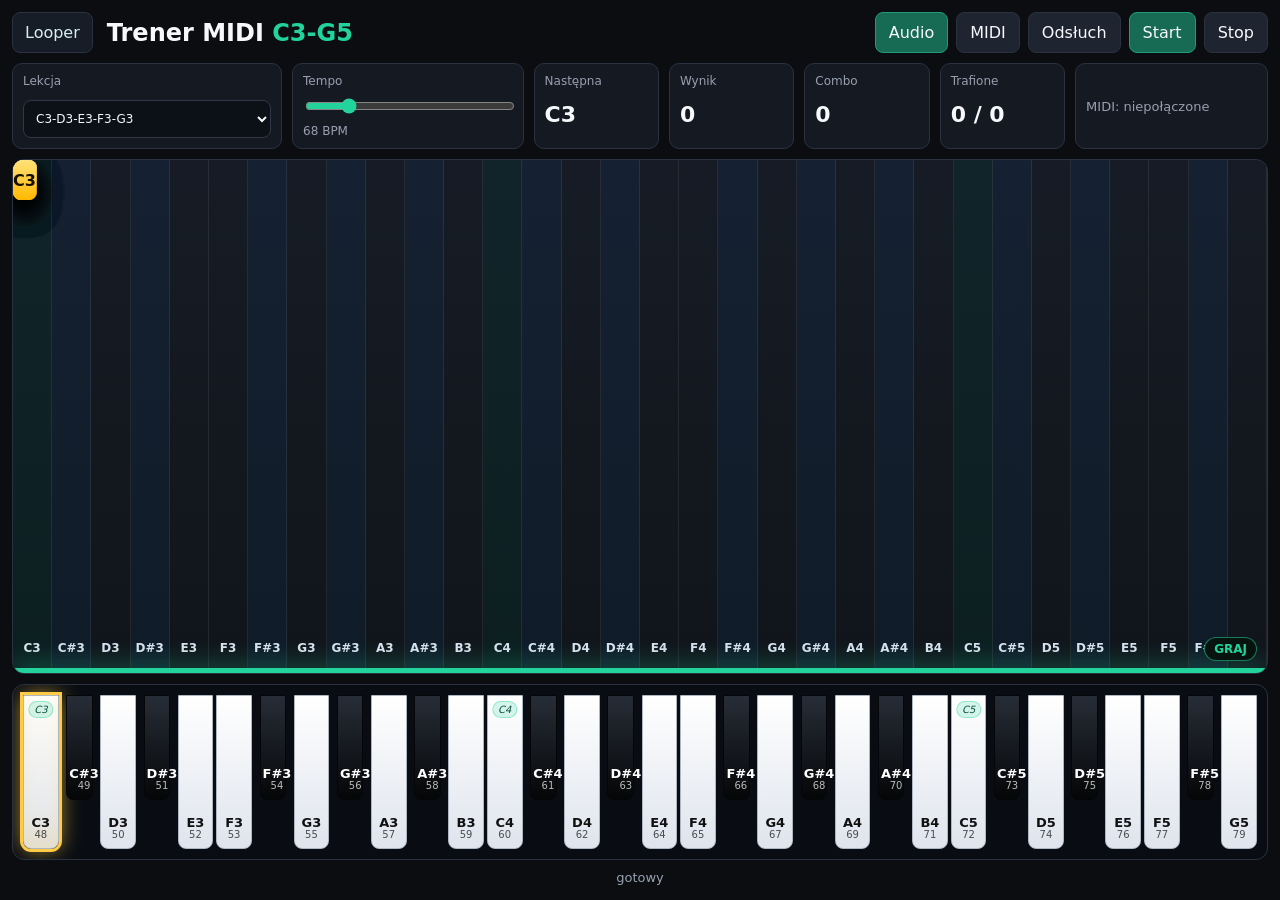
==== trainer.html @ 7ca0d78d "Add standalone MIDI trainer page" ====
<!doctype html>
<html lang="pl">
<head>
  <meta charset="utf-8">
  <meta name="viewport" content="width=device-width,initial-scale=1">
  <title>MIDI Trainer C3-G5</title>
  <link rel="icon" href="data:,">
  <link rel="stylesheet" href="assets/trainer.css">
</head>
<body>
  <main class="trainer-app">
    <header class="trainer-top">
      <a href="index.html" class="back-link">Looper</a>
      <h1>Trener MIDI <span>C3-G5</span></h1>
      <div class="top-actions">
        <button id="audioBtn" class="primary">Audio</button>
        <button id="midiBtn">MIDI</button>
        <button id="previewBtn">Odsłuch</button>
        <button id="startBtn" class="primary">Start</button>
        <button id="stopBtn">Stop</button>
      </div>
    </header>

    <section class="trainer-controls">
      <label>Lekcja
        <select id="lessonSelect"></select>
      </label>
      <label>Tempo
        <input id="tempoInput" type="range" min="50" max="150" value="76" step="1">
        <span id="tempoLabel">76 BPM</span>
      </label>
      <div class="stat"><span>Następna</span><b id="nextNote">--</b></div>
      <div class="stat"><span>Wynik</span><b id="score">0</b></div>
      <div class="stat"><span>Combo</span><b id="combo">0</b></div>
      <div class="stat"><span>Trafione</span><b id="hits">0 / 0</b></div>
      <div id="midiStatus" class="midi-status">MIDI: niepołączone</div>
    </section>

    <section class="trainer-stage-wrap">
      <div id="stage" class="stage">
        <div id="laneLayer" class="lane-layer"></div>
        <div id="noteLayer" class="note-layer"></div>
        <div class="hit-line"><span>GRAJ</span></div>
      </div>
      <div class="keyboard-shell">
        <div id="keyboard" class="keyboard"></div>
      </div>
    </section>

    <footer class="trainer-footer">
      <span id="status">gotowy</span>
    </footer>
  </main>
  <script src="assets/trainer.js"></script>
</body>
</html>
---- assets/trainer.css ----
:root{--bg:#0b0d11;--panel:#151922;--line:#2a3140;--text:#f6f8fb;--muted:#97a0af;--green:#22d49b;--yellow:#ffca45;--red:#ff4f73;--blue:#55a7ff}*{box-sizing:border-box}html,body{height:100%}body{margin:0;background:#0b0d11;color:var(--text);font-family:Inter,system-ui,Segoe UI,Arial,sans-serif;overflow:hidden}button,input,select{font:inherit}button{border:1px solid var(--line);background:#1e2530;color:var(--text);border-radius:8px;padding:10px 13px;cursor:pointer}button:hover{border-color:var(--green)}button.primary{background:#176b55;border-color:#209b78}.trainer-app{height:100svh;display:grid;grid-template-rows:auto auto 1fr auto;gap:10px;padding:12px}.trainer-top{display:grid;grid-template-columns:auto 1fr auto;align-items:center;gap:14px}.back-link{color:#d8edf5;text-decoration:none;border:1px solid var(--line);border-radius:8px;padding:10px 12px;background:#171d26}.trainer-top h1{margin:0;font-size:24px;letter-spacing:0}.trainer-top h1 span{color:var(--green)}.top-actions{display:flex;gap:8px;flex-wrap:wrap;justify-content:flex-end}.trainer-controls{display:grid;grid-template-columns:minmax(210px,1.4fr) minmax(180px,1.2fr) repeat(4,minmax(92px,.65fr)) minmax(170px,1fr);gap:10px;align-items:stretch}.trainer-controls label,.stat,.midi-status{background:var(--panel);border:1px solid var(--line);border-radius:10px;padding:10px}.trainer-controls label{display:grid;gap:7px;color:var(--muted);font-size:12px}.trainer-controls select,.trainer-controls input{width:100%;background:#0c1017;color:var(--text);border:1px solid #303848;border-radius:8px;padding:8px}.trainer-controls input[type=range]{accent-color:var(--green);padding:0}.stat{display:grid;gap:4px}.stat span{font-size:12px;color:var(--muted)}.stat b{font-size:22px;line-height:1}.midi-status{display:flex;align-items:center;color:var(--muted);font-size:13px}.trainer-stage-wrap{min-height:0;display:grid;grid-template-rows:minmax(240px,1fr) 176px;gap:10px}.stage{position:relative;min-height:0;overflow:hidden;background:linear-gradient(180deg,#101620,#0b0f16);border:1px solid var(--line);border-radius:12px}.lane-layer,.note-layer{position:absolute;inset:0}.lane{position:absolute;top:0;bottom:0;border-right:1px solid rgba(255,255,255,.075);background:rgba(255,255,255,.022)}.lane.black-lane{background:rgba(85,167,255,.08)}.lane.c-lane{background:rgba(34,212,155,.075)}.lane-label{position:absolute;left:50%;bottom:18px;transform:translateX(-50%);font-size:12px;color:#d9e2ef;font-weight:800}.hit-line{position:absolute;left:0;right:0;bottom:0;height:5px;background:var(--green);box-shadow:0 0 24px rgba(34,212,155,.9);z-index:5}.hit-line span{position:absolute;right:10px;bottom:12px;padding:4px 9px;border-radius:999px;background:#08130f;border:1px solid rgba(34,212,155,.55);color:var(--green);font-size:12px;font-weight:900}.fall-note{position:absolute;height:40px;border-radius:8px;background:linear-gradient(180deg,#ffe27b,#ffb800);color:#171000;display:flex;align-items:center;justify-content:center;font-weight:900;box-shadow:0 12px 26px rgba(0,0,0,.42);z-index:4}.fall-note.black-note{background:linear-gradient(180deg,#87c2ff,#357bd1);color:#061422}.fall-note.hit{background:linear-gradient(180deg,#7dffcf,#22d49b);color:#04140f;transform:scale(.96)}.fall-note.miss{background:linear-gradient(180deg,#ff7796,#ff4f73);color:#fff;opacity:.7!important}.fall-note.preview{outline:3px solid #fff}.keyboard-shell{background:#090d13;border:1px solid var(--line);border-radius:12px;padding:10px;overflow:hidden}.keyboard{height:100%;display:grid;grid-template-columns:repeat(32,minmax(24px,1fr));gap:3px}.key{position:relative;min-width:0;border:0;background:transparent;padding:0;box-shadow:none}.key:hover{transform:none}.key-body{position:absolute;left:0;right:0;bottom:0;border-radius:0 0 8px 8px;display:grid;align-content:end;justify-items:center;padding:8px 2px;border:1px solid #aeb6c2;background:linear-gradient(#fff,#dfe4ed);color:#111}.key.black .key-body{left:13%;right:13%;height:68%;bottom:32%;border-radius:0 0 7px 7px;background:linear-gradient(#272d37,#050607);border-color:#050607;color:#fff;z-index:2}.key.white .key-body{height:100%}.key.down .key-body,.key.target .key-body{outline:3px solid var(--green);box-shadow:0 0 24px rgba(34,212,155,.72),inset 0 -18px 24px rgba(34,212,155,.18)}.key.target .key-body{outline-color:var(--yellow);box-shadow:0 0 22px rgba(255,202,69,.75),inset 0 -18px 24px rgba(255,202,69,.2)}.note-name{font-weight:900;font-size:13px;line-height:1}.note-midi{font-size:10px;color:inherit;opacity:.72}.octave-mark{position:absolute;top:5px;left:50%;transform:translateX(-50%);font-size:10px;color:#0f513f;background:rgba(34,212,155,.18);border:1px solid rgba(34,212,155,.4);border-radius:999px;padding:2px 5px}.key.black .octave-mark{display:none}.trainer-footer{color:var(--muted);font-size:13px;text-align:center;min-height:18px}@media(max-width:980px){body{overflow:auto}.trainer-app{height:auto;min-height:100svh}.trainer-top{grid-template-columns:1fr}.top-actions{justify-content:flex-start}.trainer-controls{grid-template-columns:repeat(2,minmax(0,1fr))}.trainer-stage-wrap{grid-template-rows:52svh 150px}.keyboard{gap:2px}.note-name{font-size:11px}.note-midi{display:none}}@media(max-width:620px){.trainer-app{padding:8px}.trainer-controls{grid-template-columns:1fr}.trainer-stage-wrap{grid-template-rows:50svh 132px}.fall-note{height:34px;font-size:13px}.keyboard-shell{padding:6px}.keyboard{gap:1px}.key-body{border-radius:0 0 5px 5px;padding:5px 1px}.note-name{font-size:10px}.trainer-top h1{font-size:20px}}
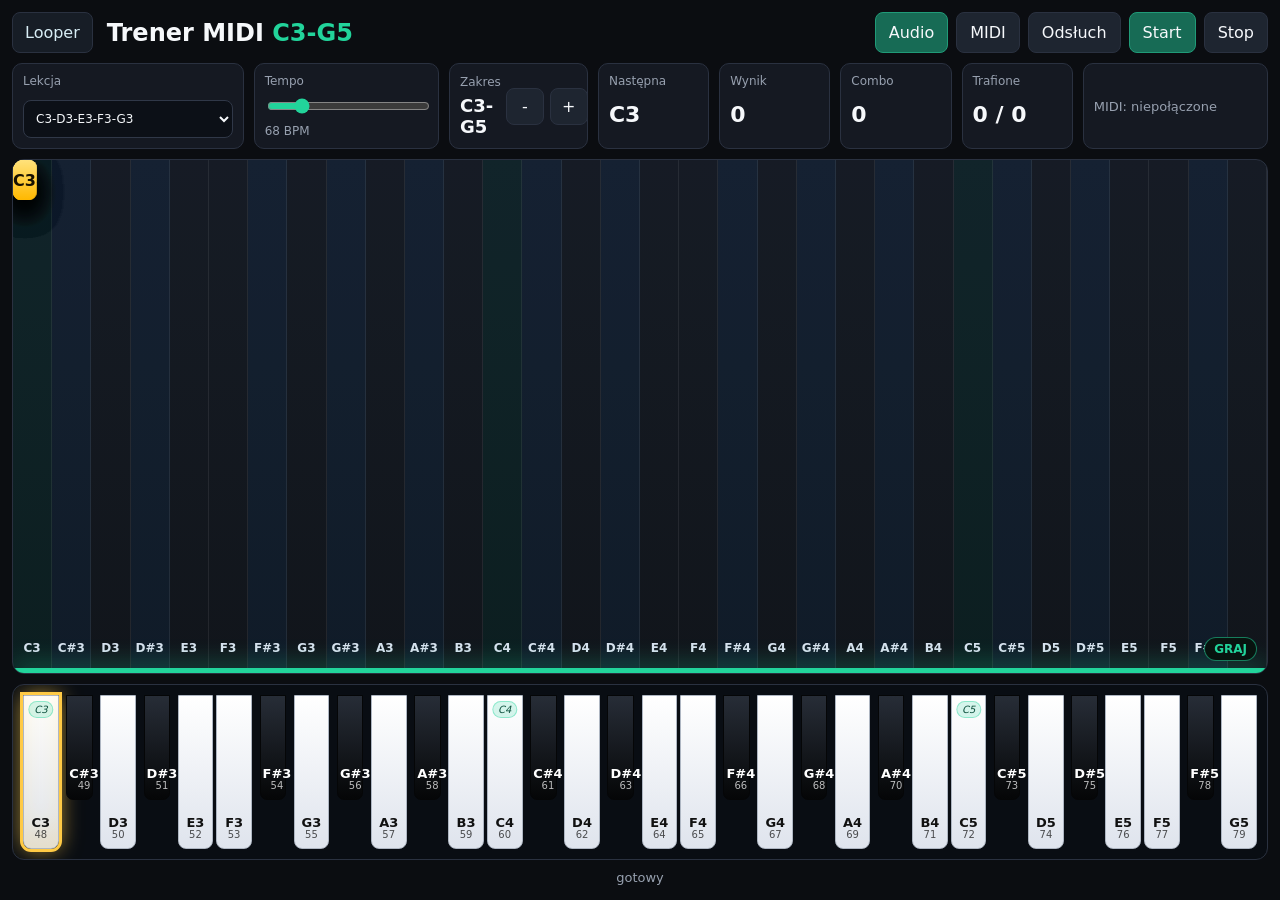
==== commit 2cbb1400: "Move MIDI trainer to standalone page" ====
--- a/trainer.html
+++ b/trainer.html
@@ -11,7 +11,7 @@
   <main class="trainer-app">
     <header class="trainer-top">
       <a href="index.html" class="back-link">Looper</a>
-      <h1>Trener MIDI <span>C3-G5</span></h1>
+      <h1>Trener MIDI <span id="rangeTitle">C3-G5</span></h1>
       <div class="top-actions">
         <button id="audioBtn" class="primary">Audio</button>
         <button id="midiBtn">MIDI</button>
@@ -29,6 +29,14 @@
         <input id="tempoInput" type="range" min="50" max="150" value="76" step="1">
         <span id="tempoLabel">76 BPM</span>
       </label>
+      <div class="octave-control">
+        <span>Zakres</span>
+        <b id="rangeLabel">C3-G5</b>
+        <div class="octave-buttons">
+          <button id="octaveDown">-</button>
+          <button id="octaveUp">+</button>
+        </div>
+      </div>
       <div class="stat"><span>Następna</span><b id="nextNote">--</b></div>
       <div class="stat"><span>Wynik</span><b id="score">0</b></div>
       <div class="stat"><span>Combo</span><b id="combo">0</b></div>
--- a/assets/trainer.css
+++ b/assets/trainer.css
@@ -1 +1 @@
-:root{--bg:#0b0d11;--panel:#151922;--line:#2a3140;--text:#f6f8fb;--muted:#97a0af;--green:#22d49b;--yellow:#ffca45;--red:#ff4f73;--blue:#55a7ff}*{box-sizing:border-box}html,body{height:100%}body{margin:0;background:#0b0d11;color:var(--text);font-family:Inter,system-ui,Segoe UI,Arial,sans-serif;overflow:hidden}button,input,select{font:inherit}button{border:1px solid var(--line);background:#1e2530;color:var(--text);border-radius:8px;padding:10px 13px;cursor:pointer}button:hover{border-color:var(--green)}button.primary{background:#176b55;border-color:#209b78}.trainer-app{height:100svh;display:grid;grid-template-rows:auto auto 1fr auto;gap:10px;padding:12px}.trainer-top{display:grid;grid-template-columns:auto 1fr auto;align-items:center;gap:14px}.back-link{color:#d8edf5;text-decoration:none;border:1px solid var(--line);border-radius:8px;padding:10px 12px;background:#171d26}.trainer-top h1{margin:0;font-size:24px;letter-spacing:0}.trainer-top h1 span{color:var(--green)}.top-actions{display:flex;gap:8px;flex-wrap:wrap;justify-content:flex-end}.trainer-controls{display:grid;grid-template-columns:minmax(210px,1.4fr) minmax(180px,1.2fr) repeat(4,minmax(92px,.65fr)) minmax(170px,1fr);gap:10px;align-items:stretch}.trainer-controls label,.stat,.midi-status{background:var(--panel);border:1px solid var(--line);border-radius:10px;padding:10px}.trainer-controls label{display:grid;gap:7px;color:var(--muted);font-size:12px}.trainer-controls select,.trainer-controls input{width:100%;background:#0c1017;color:var(--text);border:1px solid #303848;border-radius:8px;padding:8px}.trainer-controls input[type=range]{accent-color:var(--green);padding:0}.stat{display:grid;gap:4px}.stat span{font-size:12px;color:var(--muted)}.stat b{font-size:22px;line-height:1}.midi-status{display:flex;align-items:center;color:var(--muted);font-size:13px}.trainer-stage-wrap{min-height:0;display:grid;grid-template-rows:minmax(240px,1fr) 176px;gap:10px}.stage{position:relative;min-height:0;overflow:hidden;background:linear-gradient(180deg,#101620,#0b0f16);border:1px solid var(--line);border-radius:12px}.lane-layer,.note-layer{position:absolute;inset:0}.lane{position:absolute;top:0;bottom:0;border-right:1px solid rgba(255,255,255,.075);background:rgba(255,255,255,.022)}.lane.black-lane{background:rgba(85,167,255,.08)}.lane.c-lane{background:rgba(34,212,155,.075)}.lane-label{position:absolute;left:50%;bottom:18px;transform:translateX(-50%);font-size:12px;color:#d9e2ef;font-weight:800}.hit-line{position:absolute;left:0;right:0;bottom:0;height:5px;background:var(--green);box-shadow:0 0 24px rgba(34,212,155,.9);z-index:5}.hit-line span{position:absolute;right:10px;bottom:12px;padding:4px 9px;border-radius:999px;background:#08130f;border:1px solid rgba(34,212,155,.55);color:var(--green);font-size:12px;font-weight:900}.fall-note{position:absolute;height:40px;border-radius:8px;background:linear-gradient(180deg,#ffe27b,#ffb800);color:#171000;display:flex;align-items:center;justify-content:center;font-weight:900;box-shadow:0 12px 26px rgba(0,0,0,.42);z-index:4}.fall-note.black-note{background:linear-gradient(180deg,#87c2ff,#357bd1);color:#061422}.fall-note.hit{background:linear-gradient(180deg,#7dffcf,#22d49b);color:#04140f;transform:scale(.96)}.fall-note.miss{background:linear-gradient(180deg,#ff7796,#ff4f73);color:#fff;opacity:.7!important}.fall-note.preview{outline:3px solid #fff}.keyboard-shell{background:#090d13;border:1px solid var(--line);border-radius:12px;padding:10px;overflow:hidden}.keyboard{height:100%;display:grid;grid-template-columns:repeat(32,minmax(24px,1fr));gap:3px}.key{position:relative;min-width:0;border:0;background:transparent;padding:0;box-shadow:none}.key:hover{transform:none}.key-body{position:absolute;left:0;right:0;bottom:0;border-radius:0 0 8px 8px;display:grid;align-content:end;justify-items:center;padding:8px 2px;border:1px solid #aeb6c2;background:linear-gradient(#fff,#dfe4ed);color:#111}.key.black .key-body{left:13%;right:13%;height:68%;bottom:32%;border-radius:0 0 7px 7px;background:linear-gradient(#272d37,#050607);border-color:#050607;color:#fff;z-index:2}.key.white .key-body{height:100%}.key.down .key-body,.key.target .key-body{outline:3px solid var(--green);box-shadow:0 0 24px rgba(34,212,155,.72),inset 0 -18px 24px rgba(34,212,155,.18)}.key.target .key-body{outline-color:var(--yellow);box-shadow:0 0 22px rgba(255,202,69,.75),inset 0 -18px 24px rgba(255,202,69,.2)}.note-name{font-weight:900;font-size:13px;line-height:1}.note-midi{font-size:10px;color:inherit;opacity:.72}.octave-mark{position:absolute;top:5px;left:50%;transform:translateX(-50%);font-size:10px;color:#0f513f;background:rgba(34,212,155,.18);border:1px solid rgba(34,212,155,.4);border-radius:999px;padding:2px 5px}.key.black .octave-mark{display:none}.trainer-footer{color:var(--muted);font-size:13px;text-align:center;min-height:18px}@media(max-width:980px){body{overflow:auto}.trainer-app{height:auto;min-height:100svh}.trainer-top{grid-template-columns:1fr}.top-actions{justify-content:flex-start}.trainer-controls{grid-template-columns:repeat(2,minmax(0,1fr))}.trainer-stage-wrap{grid-template-rows:52svh 150px}.keyboard{gap:2px}.note-name{font-size:11px}.note-midi{display:none}}@media(max-width:620px){.trainer-app{padding:8px}.trainer-controls{grid-template-columns:1fr}.trainer-stage-wrap{grid-template-rows:50svh 132px}.fall-note{height:34px;font-size:13px}.keyboard-shell{padding:6px}.keyboard{gap:1px}.key-body{border-radius:0 0 5px 5px;padding:5px 1px}.note-name{font-size:10px}.trainer-top h1{font-size:20px}}
+:root{--bg:#0b0d11;--panel:#151922;--line:#2a3140;--text:#f6f8fb;--muted:#97a0af;--green:#22d49b;--yellow:#ffca45;--red:#ff4f73;--blue:#55a7ff}*{box-sizing:border-box}html,body{height:100%}body{margin:0;background:#0b0d11;color:var(--text);font-family:Inter,system-ui,Segoe UI,Arial,sans-serif;overflow:hidden}button,input,select{font:inherit}button{border:1px solid var(--line);background:#1e2530;color:var(--text);border-radius:8px;padding:10px 13px;cursor:pointer}button:hover{border-color:var(--green)}button.primary{background:#176b55;border-color:#209b78}.trainer-app{height:100svh;display:grid;grid-template-rows:auto auto 1fr auto;gap:10px;padding:12px}.trainer-top{display:grid;grid-template-columns:auto 1fr auto;align-items:center;gap:14px}.back-link{color:#d8edf5;text-decoration:none;border:1px solid var(--line);border-radius:8px;padding:10px 12px;background:#171d26}.trainer-top h1{margin:0;font-size:24px;letter-spacing:0}.trainer-top h1 span{color:var(--green)}.top-actions{display:flex;gap:8px;flex-wrap:wrap;justify-content:flex-end}.trainer-controls{display:grid;grid-template-columns:minmax(200px,1.25fr) minmax(160px,1fr) minmax(130px,.75fr) repeat(4,minmax(92px,.6fr)) minmax(170px,1fr);gap:10px;align-items:stretch}.trainer-controls label,.stat,.midi-status,.octave-control{background:var(--panel);border:1px solid var(--line);border-radius:10px;padding:10px}.trainer-controls label{display:grid;gap:7px;color:var(--muted);font-size:12px}.trainer-controls select,.trainer-controls input{width:100%;background:#0c1017;color:var(--text);border:1px solid #303848;border-radius:8px;padding:8px}.trainer-controls input[type=range]{accent-color:var(--green);padding:0}.octave-control{display:grid;grid-template-columns:1fr auto;grid-template-rows:auto auto;gap:5px;align-items:center}.octave-control span{font-size:12px;color:var(--muted)}.octave-control b{font-size:18px}.octave-buttons{display:flex;gap:6px;grid-row:1/3;grid-column:2}.octave-buttons button{width:38px;padding:8px 0}.stat{display:grid;gap:4px}.stat span{font-size:12px;color:var(--muted)}.stat b{font-size:22px;line-height:1}.midi-status{display:flex;align-items:center;color:var(--muted);font-size:13px}.trainer-stage-wrap{min-height:0;display:grid;grid-template-rows:minmax(240px,1fr) 176px;gap:10px}.stage{position:relative;min-height:0;overflow:hidden;background:linear-gradient(180deg,#101620,#0b0f16);border:1px solid var(--line);border-radius:12px}.lane-layer,.note-layer{position:absolute;inset:0}.lane{position:absolute;top:0;bottom:0;border-right:1px solid rgba(255,255,255,.075);background:rgba(255,255,255,.022)}.lane.black-lane{background:rgba(85,167,255,.08)}.lane.c-lane{background:rgba(34,212,155,.075)}.lane-label{position:absolute;left:50%;bottom:18px;transform:translateX(-50%);font-size:12px;color:#d9e2ef;font-weight:800}.hit-line{position:absolute;left:0;right:0;bottom:0;height:5px;background:var(--green);box-shadow:0 0 24px rgba(34,212,155,.9);z-index:5}.hit-line span{position:absolute;right:10px;bottom:12px;padding:4px 9px;border-radius:999px;background:#08130f;border:1px solid rgba(34,212,155,.55);color:var(--green);font-size:12px;font-weight:900}.fall-note{position:absolute;height:40px;border-radius:8px;background:linear-gradient(180deg,#ffe27b,#ffb800);color:#171000;display:flex;align-items:center;justify-content:center;font-weight:900;box-shadow:0 12px 26px rgba(0,0,0,.42);z-index:4}.fall-note.black-note{background:linear-gradient(180deg,#87c2ff,#357bd1);color:#061422}.fall-note.hit{background:linear-gradient(180deg,#7dffcf,#22d49b);color:#04140f;transform:scale(.96)}.fall-note.miss{background:linear-gradient(180deg,#ff7796,#ff4f73);color:#fff;opacity:.7!important}.fall-note.preview{outline:3px solid #fff}.keyboard-shell{background:#090d13;border:1px solid var(--line);border-radius:12px;padding:10px;overflow:hidden}.keyboard{height:100%;display:grid;grid-template-columns:repeat(32,minmax(24px,1fr));gap:3px}.key{position:relative;min-width:0;border:0;background:transparent;padding:0;box-shadow:none}.key:hover{transform:none}.key-body{position:absolute;left:0;right:0;bottom:0;border-radius:0 0 8px 8px;display:grid;align-content:end;justify-items:center;padding:8px 2px;border:1px solid #aeb6c2;background:linear-gradient(#fff,#dfe4ed);color:#111}.key.black .key-body{left:13%;right:13%;height:68%;bottom:32%;border-radius:0 0 7px 7px;background:linear-gradient(#272d37,#050607);border-color:#050607;color:#fff;z-index:2}.key.white .key-body{height:100%}.key.down .key-body,.key.target .key-body{outline:3px solid var(--green);box-shadow:0 0 24px rgba(34,212,155,.72),inset 0 -18px 24px rgba(34,212,155,.18)}.key.target .key-body{outline-color:var(--yellow);box-shadow:0 0 22px rgba(255,202,69,.75),inset 0 -18px 24px rgba(255,202,69,.2)}.note-name{font-weight:900;font-size:13px;line-height:1}.note-midi{font-size:10px;color:inherit;opacity:.72}.octave-mark{position:absolute;top:5px;left:50%;transform:translateX(-50%);font-size:10px;color:#0f513f;background:rgba(34,212,155,.18);border:1px solid rgba(34,212,155,.4);border-radius:999px;padding:2px 5px}.key.black .octave-mark{display:none}.trainer-footer{color:var(--muted);font-size:13px;text-align:center;min-height:18px}@media(max-width:980px){body{overflow:auto}.trainer-app{height:auto;min-height:100svh}.trainer-top{grid-template-columns:1fr}.top-actions{justify-content:flex-start}.trainer-controls{grid-template-columns:repeat(2,minmax(0,1fr))}.trainer-stage-wrap{grid-template-rows:52svh 150px}.keyboard{gap:2px}.note-name{font-size:11px}.note-midi{display:none}}@media(max-width:620px){.trainer-app{padding:8px}.trainer-controls{grid-template-columns:1fr}.trainer-stage-wrap{grid-template-rows:50svh 132px}.fall-note{height:34px;font-size:13px}.keyboard-shell{padding:6px}.keyboard{gap:1px}.key-body{border-radius:0 0 5px 5px;padding:5px 1px}.note-name{font-size:10px}.trainer-top h1{font-size:20px}}
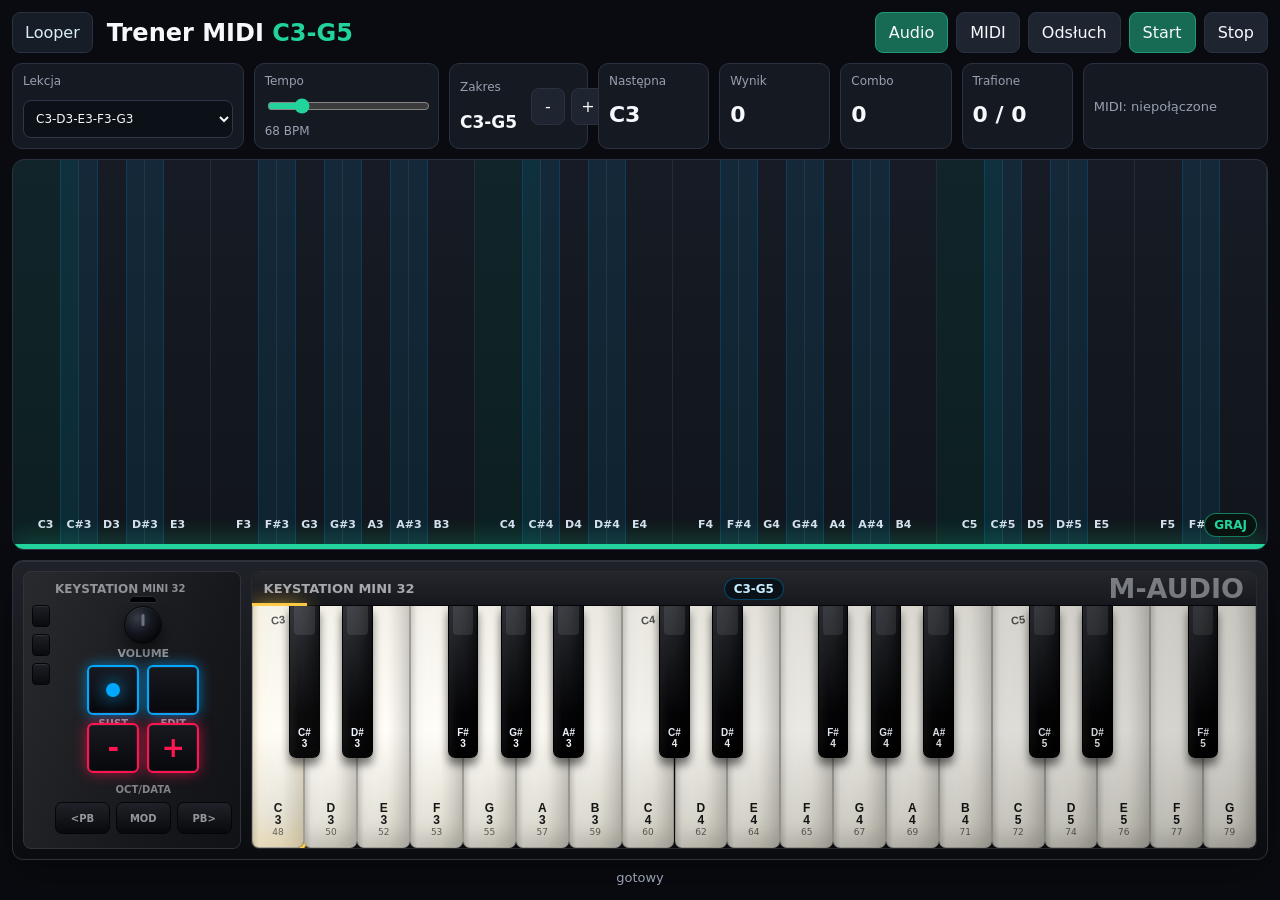
==== commit 8a7eaac4: "Match trainer keyboard to Keystation Mini 32" ====
--- a/trainer.html
+++ b/trainer.html
@@ -51,7 +51,51 @@
         <div class="hit-line"><span>GRAJ</span></div>
       </div>
       <div class="keyboard-shell">
-        <div id="keyboard" class="keyboard"></div>
+        <aside class="keystation-controls" aria-label="Panel Keystation Mini 32">
+          <div class="side-buttons" aria-hidden="true">
+            <span></span>
+            <span></span>
+            <span></span>
+          </div>
+          <div class="control-brand">
+            <span>KEYSTATION</span>
+            <b>MINI 32</b>
+          </div>
+          <div class="volume-stack">
+            <div class="usb-jack" aria-hidden="true"></div>
+            <div class="volume-knob" aria-hidden="true"></div>
+            <span>VOLUME</span>
+          </div>
+          <div class="pad-grid">
+            <button id="deviceSust" class="device-pad blue" type="button" aria-pressed="false" aria-label="Sustain">
+              <span class="pad-dot"></span>
+              <small>SUST</small>
+            </button>
+            <button id="deviceEdit" class="device-pad blue" type="button" aria-label="Edit">
+              <small>EDIT</small>
+            </button>
+            <button id="deviceOctDown" class="device-pad red" type="button" aria-label="Octave down">
+              <b>-</b>
+            </button>
+            <button id="deviceOctUp" class="device-pad red" type="button" aria-label="Octave up">
+              <b>+</b>
+            </button>
+          </div>
+          <div class="oct-data-label">OCT/DATA</div>
+          <div class="pitch-row">
+            <button class="soft-pad" type="button" data-hold-pad><span>&lt;PB</span></button>
+            <button class="soft-pad" type="button" data-hold-pad><span>MOD</span></button>
+            <button class="soft-pad" type="button" data-hold-pad><span>PB&gt;</span></button>
+          </div>
+        </aside>
+        <div class="keybed">
+          <div class="keybed-rail">
+            <span class="rail-title">KEYSTATION MINI 32</span>
+            <span id="railRange" class="rail-range">C3-G5</span>
+            <span class="rail-logo">M-AUDIO</span>
+          </div>
+          <div id="keyboard" class="keyboard"></div>
+        </div>
       </div>
     </section>
 
--- a/assets/trainer.css
+++ b/assets/trainer.css
@@ -1 +1,905 @@
-:root{--bg:#0b0d11;--panel:#151922;--line:#2a3140;--text:#f6f8fb;--muted:#97a0af;--green:#22d49b;--yellow:#ffca45;--red:#ff4f73;--blue:#55a7ff}*{box-sizing:border-box}html,body{height:100%}body{margin:0;background:#0b0d11;color:var(--text);font-family:Inter,system-ui,Segoe UI,Arial,sans-serif;overflow:hidden}button,input,select{font:inherit}button{border:1px solid var(--line);background:#1e2530;color:var(--text);border-radius:8px;padding:10px 13px;cursor:pointer}button:hover{border-color:var(--green)}button.primary{background:#176b55;border-color:#209b78}.trainer-app{height:100svh;display:grid;grid-template-rows:auto auto 1fr auto;gap:10px;padding:12px}.trainer-top{display:grid;grid-template-columns:auto 1fr auto;align-items:center;gap:14px}.back-link{color:#d8edf5;text-decoration:none;border:1px solid var(--line);border-radius:8px;padding:10px 12px;background:#171d26}.trainer-top h1{margin:0;font-size:24px;letter-spacing:0}.trainer-top h1 span{color:var(--green)}.top-actions{display:flex;gap:8px;flex-wrap:wrap;justify-content:flex-end}.trainer-controls{display:grid;grid-template-columns:minmax(200px,1.25fr) minmax(160px,1fr) minmax(130px,.75fr) repeat(4,minmax(92px,.6fr)) minmax(170px,1fr);gap:10px;align-items:stretch}.trainer-controls label,.stat,.midi-status,.octave-control{background:var(--panel);border:1px solid var(--line);border-radius:10px;padding:10px}.trainer-controls label{display:grid;gap:7px;color:var(--muted);font-size:12px}.trainer-controls select,.trainer-controls input{width:100%;background:#0c1017;color:var(--text);border:1px solid #303848;border-radius:8px;padding:8px}.trainer-controls input[type=range]{accent-color:var(--green);padding:0}.octave-control{display:grid;grid-template-columns:1fr auto;grid-template-rows:auto auto;gap:5px;align-items:center}.octave-control span{font-size:12px;color:var(--muted)}.octave-control b{font-size:18px}.octave-buttons{display:flex;gap:6px;grid-row:1/3;grid-column:2}.octave-buttons button{width:38px;padding:8px 0}.stat{display:grid;gap:4px}.stat span{font-size:12px;color:var(--muted)}.stat b{font-size:22px;line-height:1}.midi-status{display:flex;align-items:center;color:var(--muted);font-size:13px}.trainer-stage-wrap{min-height:0;display:grid;grid-template-rows:minmax(240px,1fr) 176px;gap:10px}.stage{position:relative;min-height:0;overflow:hidden;background:linear-gradient(180deg,#101620,#0b0f16);border:1px solid var(--line);border-radius:12px}.lane-layer,.note-layer{position:absolute;inset:0}.lane{position:absolute;top:0;bottom:0;border-right:1px solid rgba(255,255,255,.075);background:rgba(255,255,255,.022)}.lane.black-lane{background:rgba(85,167,255,.08)}.lane.c-lane{background:rgba(34,212,155,.075)}.lane-label{position:absolute;left:50%;bottom:18px;transform:translateX(-50%);font-size:12px;color:#d9e2ef;font-weight:800}.hit-line{position:absolute;left:0;right:0;bottom:0;height:5px;background:var(--green);box-shadow:0 0 24px rgba(34,212,155,.9);z-index:5}.hit-line span{position:absolute;right:10px;bottom:12px;padding:4px 9px;border-radius:999px;background:#08130f;border:1px solid rgba(34,212,155,.55);color:var(--green);font-size:12px;font-weight:900}.fall-note{position:absolute;height:40px;border-radius:8px;background:linear-gradient(180deg,#ffe27b,#ffb800);color:#171000;display:flex;align-items:center;justify-content:center;font-weight:900;box-shadow:0 12px 26px rgba(0,0,0,.42);z-index:4}.fall-note.black-note{background:linear-gradient(180deg,#87c2ff,#357bd1);color:#061422}.fall-note.hit{background:linear-gradient(180deg,#7dffcf,#22d49b);color:#04140f;transform:scale(.96)}.fall-note.miss{background:linear-gradient(180deg,#ff7796,#ff4f73);color:#fff;opacity:.7!important}.fall-note.preview{outline:3px solid #fff}.keyboard-shell{background:#090d13;border:1px solid var(--line);border-radius:12px;padding:10px;overflow:hidden}.keyboard{height:100%;display:grid;grid-template-columns:repeat(32,minmax(24px,1fr));gap:3px}.key{position:relative;min-width:0;border:0;background:transparent;padding:0;box-shadow:none}.key:hover{transform:none}.key-body{position:absolute;left:0;right:0;bottom:0;border-radius:0 0 8px 8px;display:grid;align-content:end;justify-items:center;padding:8px 2px;border:1px solid #aeb6c2;background:linear-gradient(#fff,#dfe4ed);color:#111}.key.black .key-body{left:13%;right:13%;height:68%;bottom:32%;border-radius:0 0 7px 7px;background:linear-gradient(#272d37,#050607);border-color:#050607;color:#fff;z-index:2}.key.white .key-body{height:100%}.key.down .key-body,.key.target .key-body{outline:3px solid var(--green);box-shadow:0 0 24px rgba(34,212,155,.72),inset 0 -18px 24px rgba(34,212,155,.18)}.key.target .key-body{outline-color:var(--yellow);box-shadow:0 0 22px rgba(255,202,69,.75),inset 0 -18px 24px rgba(255,202,69,.2)}.note-name{font-weight:900;font-size:13px;line-height:1}.note-midi{font-size:10px;color:inherit;opacity:.72}.octave-mark{position:absolute;top:5px;left:50%;transform:translateX(-50%);font-size:10px;color:#0f513f;background:rgba(34,212,155,.18);border:1px solid rgba(34,212,155,.4);border-radius:999px;padding:2px 5px}.key.black .octave-mark{display:none}.trainer-footer{color:var(--muted);font-size:13px;text-align:center;min-height:18px}@media(max-width:980px){body{overflow:auto}.trainer-app{height:auto;min-height:100svh}.trainer-top{grid-template-columns:1fr}.top-actions{justify-content:flex-start}.trainer-controls{grid-template-columns:repeat(2,minmax(0,1fr))}.trainer-stage-wrap{grid-template-rows:52svh 150px}.keyboard{gap:2px}.note-name{font-size:11px}.note-midi{display:none}}@media(max-width:620px){.trainer-app{padding:8px}.trainer-controls{grid-template-columns:1fr}.trainer-stage-wrap{grid-template-rows:50svh 132px}.fall-note{height:34px;font-size:13px}.keyboard-shell{padding:6px}.keyboard{gap:1px}.key-body{border-radius:0 0 5px 5px;padding:5px 1px}.note-name{font-size:10px}.trainer-top h1{font-size:20px}}
+:root {
+  --bg: #090b10;
+  --panel: #151922;
+  --line: #2a3140;
+  --text: #f6f8fb;
+  --muted: #97a0af;
+  --green: #22d49b;
+  --yellow: #ffca45;
+  --red: #ff1550;
+  --blue: #00a9ff;
+  --cyan: #12e6ff;
+  --hardware: #1b1c20;
+  --hardware-dark: #0b0c0f;
+}
+
+* {
+  box-sizing: border-box;
+}
+
+html,
+body {
+  height: 100%;
+}
+
+body {
+  margin: 0;
+  background: #090b10;
+  color: var(--text);
+  font-family: Inter, system-ui, Segoe UI, Arial, sans-serif;
+  overflow: hidden;
+}
+
+button,
+input,
+select {
+  font: inherit;
+}
+
+button {
+  border: 1px solid var(--line);
+  background: #1e2530;
+  color: var(--text);
+  border-radius: 8px;
+  padding: 10px 13px;
+  cursor: pointer;
+}
+
+button:hover {
+  border-color: var(--green);
+}
+
+button.primary {
+  background: #176b55;
+  border-color: #209b78;
+}
+
+.trainer-app {
+  height: 100svh;
+  display: grid;
+  grid-template-rows: auto auto 1fr auto;
+  gap: 10px;
+  padding: 12px;
+}
+
+.trainer-top {
+  display: grid;
+  grid-template-columns: auto 1fr auto;
+  align-items: center;
+  gap: 14px;
+}
+
+.back-link {
+  color: #d8edf5;
+  text-decoration: none;
+  border: 1px solid var(--line);
+  border-radius: 8px;
+  padding: 10px 12px;
+  background: #171d26;
+}
+
+.trainer-top h1 {
+  margin: 0;
+  font-size: 24px;
+  letter-spacing: 0;
+}
+
+.trainer-top h1 span {
+  color: var(--green);
+}
+
+.top-actions {
+  display: flex;
+  gap: 8px;
+  flex-wrap: wrap;
+  justify-content: flex-end;
+}
+
+.trainer-controls {
+  display: grid;
+  grid-template-columns: minmax(200px, 1.25fr) minmax(160px, 1fr) minmax(130px, .75fr) repeat(4, minmax(92px, .6fr)) minmax(170px, 1fr);
+  gap: 10px;
+  align-items: stretch;
+}
+
+.trainer-controls label,
+.stat,
+.midi-status,
+.octave-control {
+  background: var(--panel);
+  border: 1px solid var(--line);
+  border-radius: 10px;
+  padding: 10px;
+}
+
+.trainer-controls label {
+  display: grid;
+  gap: 7px;
+  color: var(--muted);
+  font-size: 12px;
+}
+
+.trainer-controls select,
+.trainer-controls input {
+  width: 100%;
+  background: #0c1017;
+  color: var(--text);
+  border: 1px solid #303848;
+  border-radius: 8px;
+  padding: 8px;
+}
+
+.trainer-controls input[type=range] {
+  accent-color: var(--green);
+  padding: 0;
+}
+
+.octave-control {
+  display: grid;
+  grid-template-columns: minmax(66px, 1fr) auto;
+  grid-template-rows: auto auto;
+  gap: 5px;
+  align-items: center;
+}
+
+.octave-control span {
+  font-size: 12px;
+  color: var(--muted);
+}
+
+.octave-control b {
+  font-size: 17px;
+  white-space: nowrap;
+}
+
+.octave-buttons {
+  display: flex;
+  gap: 6px;
+  grid-row: 1 / 3;
+  grid-column: 2;
+}
+
+.octave-buttons button {
+  width: 34px;
+  padding: 8px 0;
+}
+
+.stat {
+  display: grid;
+  gap: 4px;
+}
+
+.stat span {
+  font-size: 12px;
+  color: var(--muted);
+}
+
+.stat b {
+  font-size: 22px;
+  line-height: 1;
+}
+
+.midi-status {
+  display: flex;
+  align-items: center;
+  color: var(--muted);
+  font-size: 13px;
+}
+
+.trainer-stage-wrap {
+  min-height: 0;
+  display: grid;
+  grid-template-rows: minmax(220px, 1fr) 300px;
+  gap: 10px;
+}
+
+.stage {
+  position: relative;
+  min-height: 0;
+  overflow: hidden;
+  background: linear-gradient(180deg, #101620, #0b0f16);
+  border: 1px solid var(--line);
+  border-radius: 12px;
+}
+
+.lane-layer,
+.note-layer {
+  position: absolute;
+  inset: 0;
+}
+
+.lane {
+  position: absolute;
+  top: 0;
+  bottom: 0;
+  z-index: 1;
+  border-right: 1px solid rgba(255, 255, 255, .075);
+  background: rgba(255, 255, 255, .022);
+}
+
+.lane.black-lane {
+  z-index: 2;
+  background: rgba(0, 169, 255, .09);
+  border-inline: 1px solid rgba(0, 169, 255, .16);
+}
+
+.lane.c-lane {
+  background: rgba(34, 212, 155, .075);
+}
+
+.lane-label {
+  position: absolute;
+  left: 50%;
+  bottom: 18px;
+  transform: translateX(-50%);
+  font-size: 11px;
+  color: #d9e2ef;
+  font-weight: 900;
+  white-space: nowrap;
+}
+
+.hit-line {
+  position: absolute;
+  left: 0;
+  right: 0;
+  bottom: 0;
+  height: 5px;
+  background: var(--green);
+  box-shadow: 0 0 24px rgba(34, 212, 155, .9);
+  z-index: 5;
+}
+
+.hit-line span {
+  position: absolute;
+  right: 10px;
+  bottom: 12px;
+  padding: 4px 9px;
+  border-radius: 999px;
+  background: #08130f;
+  border: 1px solid rgba(34, 212, 155, .55);
+  color: var(--green);
+  font-size: 12px;
+  font-weight: 900;
+}
+
+.fall-note {
+  position: absolute;
+  opacity: 0;
+  height: 40px;
+  min-width: 18px;
+  border-radius: 8px;
+  background: linear-gradient(180deg, #ffe27b, #ffb800);
+  color: #171000;
+  display: flex;
+  align-items: center;
+  justify-content: center;
+  overflow: hidden;
+  font-size: 13px;
+  font-weight: 900;
+  box-shadow: 0 12px 26px rgba(0, 0, 0, .42);
+  z-index: 4;
+}
+
+.fall-note.black-note {
+  background: linear-gradient(180deg, #8dd9ff, #1788d8);
+  color: #03121e;
+}
+
+.fall-note.hit {
+  background: linear-gradient(180deg, #7dffcf, #22d49b);
+  color: #04140f;
+  transform: scale(.96);
+}
+
+.fall-note.miss {
+  background: linear-gradient(180deg, #ff7796, #ff1550);
+  color: #fff;
+  opacity: .7 !important;
+}
+
+.fall-note.preview {
+  outline: 3px solid #fff;
+}
+
+.keyboard-shell {
+  min-height: 0;
+  display: grid;
+  grid-template-columns: minmax(150px, 17vw) minmax(0, 1fr);
+  gap: 10px;
+  overflow: hidden;
+  padding: 10px;
+  background: linear-gradient(180deg, #202229, #0b0c0f);
+  border: 1px solid #2c3039;
+  border-radius: 11px;
+  box-shadow: inset 0 1px 0 rgba(255, 255, 255, .07), 0 16px 36px rgba(0, 0, 0, .28);
+}
+
+.keystation-controls {
+  position: relative;
+  min-width: 0;
+  display: grid;
+  grid-template-rows: 18px 50px 122px 12px 32px;
+  gap: 5px;
+  padding: 8px 8px 8px 31px;
+  border-radius: 8px;
+  background: linear-gradient(110deg, #292a2d, #17181c 66%, #111216);
+  border: 1px solid #30333a;
+  color: #e2e5eb;
+}
+
+.side-buttons {
+  position: absolute;
+  left: 8px;
+  top: 33px;
+  display: grid;
+  gap: 7px;
+}
+
+.side-buttons span {
+  width: 18px;
+  height: 22px;
+  border-radius: 4px;
+  background: linear-gradient(180deg, #1d2026, #090a0d);
+  border: 1px solid #050507;
+  box-shadow: inset 0 1px 0 rgba(255, 255, 255, .08);
+}
+
+.control-brand {
+  display: flex;
+  align-items: center;
+  min-width: 0;
+  gap: 4px;
+  color: rgba(226, 230, 238, .58);
+  font-weight: 900;
+  line-height: 1;
+}
+
+.control-brand span {
+  font-size: 12px;
+}
+
+.control-brand b {
+  font-size: 10px;
+}
+
+.volume-stack {
+  display: grid;
+  justify-items: center;
+  align-content: center;
+  gap: 3px;
+  color: rgba(226, 230, 238, .62);
+  font-size: 11px;
+  font-weight: 900;
+}
+
+.usb-jack {
+  width: 28px;
+  height: 7px;
+  border-radius: 8px 8px 3px 3px;
+  background: #07080b;
+  border: 1px solid #2a2d34;
+  box-shadow: inset 0 0 7px #000;
+}
+
+.volume-knob {
+  position: relative;
+  width: 38px;
+  height: 38px;
+  border-radius: 999px;
+  background:
+    radial-gradient(circle at 35% 30%, #383c47, #151820 42%, #07080b 73%),
+    conic-gradient(from 210deg, #0a0b10, #333743, #0a0b10);
+  border: 1px solid #06070a;
+  box-shadow: 0 9px 16px rgba(0, 0, 0, .48), inset 0 1px 1px rgba(255, 255, 255, .08);
+}
+
+.volume-knob::after {
+  content: "";
+  position: absolute;
+  left: 50%;
+  top: 7px;
+  width: 3px;
+  height: 12px;
+  transform: translateX(-50%);
+  border-radius: 999px;
+  background: #6c7280;
+}
+
+.pad-grid {
+  display: grid;
+  grid-template-columns: repeat(2, minmax(42px, 52px));
+  gap: 8px;
+  justify-content: center;
+  align-self: center;
+}
+
+.device-pad {
+  --pad: #8ca0b8;
+  --pad-rgb: 140, 160, 184;
+  position: relative;
+  min-width: 0;
+  aspect-ratio: 1.05;
+  display: grid;
+  place-items: center;
+  padding: 0;
+  color: var(--pad);
+  background: linear-gradient(180deg, #17191f, #08090d);
+  border: 2px solid var(--pad);
+  border-radius: 6px;
+  box-shadow: 0 0 14px rgba(var(--pad-rgb), .6), inset 0 0 0 1px rgba(255, 255, 255, .05);
+}
+
+.device-pad:hover {
+  border-color: var(--pad);
+}
+
+.device-pad.blue {
+  --pad: var(--blue);
+  --pad-rgb: 0, 169, 255;
+}
+
+.device-pad.red {
+  --pad: var(--red);
+  --pad-rgb: 255, 21, 80;
+}
+
+.device-pad b {
+  font-size: 28px;
+  line-height: .85;
+}
+
+.device-pad small {
+  position: absolute;
+  left: 50%;
+  bottom: -16px;
+  transform: translateX(-50%);
+  color: rgba(226, 230, 238, .62);
+  font-size: 10px;
+  font-weight: 900;
+  line-height: 1;
+  white-space: nowrap;
+}
+
+.pad-dot {
+  width: 14px;
+  height: 14px;
+  border-radius: 50%;
+  background: currentColor;
+  box-shadow: 0 0 18px currentColor;
+}
+
+.device-pad.is-pressed,
+.device-pad.is-locked {
+  background: radial-gradient(circle at 50% 52%, rgba(var(--pad-rgb), .38), #0b0d12 68%);
+  box-shadow: 0 0 26px rgba(var(--pad-rgb), .9), inset 0 0 18px rgba(var(--pad-rgb), .42);
+  transform: translateY(1px);
+}
+
+.oct-data-label {
+  text-align: center;
+  color: rgba(226, 230, 238, .52);
+  font-size: 10px;
+  line-height: 1;
+  font-weight: 900;
+}
+
+.pitch-row {
+  display: grid;
+  grid-template-columns: repeat(3, minmax(0, 1fr));
+  gap: 6px;
+}
+
+.soft-pad {
+  min-width: 0;
+  min-height: 0;
+  padding: 0;
+  border-radius: 7px;
+  background: linear-gradient(180deg, #1f2228, #08090c);
+  border-color: #050507;
+  color: rgba(226, 230, 238, .62);
+  font-size: 10px;
+  font-weight: 900;
+}
+
+.soft-pad:hover {
+  border-color: #525968;
+}
+
+.soft-pad.is-pressed {
+  border-color: #6b7485;
+  box-shadow: inset 0 0 15px rgba(255, 255, 255, .09);
+  transform: translateY(1px);
+}
+
+.keybed {
+  min-width: 0;
+  min-height: 0;
+  display: grid;
+  grid-template-rows: 34px 1fr;
+  overflow: hidden;
+  background: #0e0f12;
+  border: 1px solid #262a31;
+  border-radius: 8px;
+}
+
+.keybed-rail {
+  display: grid;
+  grid-template-columns: 1fr auto 1fr;
+  align-items: center;
+  gap: 12px;
+  padding: 0 12px;
+  background: linear-gradient(180deg, #24262b, #16181d);
+  border-bottom: 1px solid #050608;
+  color: rgba(231, 235, 243, .68);
+  font-weight: 900;
+}
+
+.rail-title {
+  min-width: 0;
+  overflow: hidden;
+  text-overflow: ellipsis;
+  white-space: nowrap;
+  font-size: 13px;
+}
+
+.rail-range {
+  padding: 3px 9px;
+  border-radius: 999px;
+  background: #0b1118;
+  border: 1px solid rgba(0, 169, 255, .34);
+  color: #c8efff;
+  font-size: 12px;
+}
+
+.rail-logo {
+  justify-self: end;
+  font-size: 27px;
+  line-height: 1;
+  color: rgba(231, 235, 243, .45);
+}
+
+.keyboard {
+  position: relative;
+  min-height: 0;
+  height: 100%;
+  background: linear-gradient(180deg, #16181d 0 9px, #0c0d10 9px 100%);
+  isolation: isolate;
+}
+
+.keyboard::before {
+  content: "";
+  position: absolute;
+  inset: 0;
+  background: linear-gradient(90deg, rgba(255, 255, 255, .04), transparent 18%, rgba(0, 0, 0, .18) 100%);
+  pointer-events: none;
+  z-index: 6;
+}
+
+.key {
+  position: absolute;
+  top: 0;
+  height: 100%;
+  min-width: 0;
+  padding: 0;
+  border: 0;
+  border-radius: 0;
+  background: transparent;
+  box-shadow: none;
+  transform: none;
+}
+
+.key:hover {
+  border-color: transparent;
+  transform: none;
+}
+
+.key.black {
+  height: 63%;
+  z-index: 3;
+}
+
+.key.white {
+  z-index: 1;
+}
+
+.key-body {
+  position: absolute;
+  inset: 0;
+  display: grid;
+  align-content: end;
+  justify-items: center;
+  overflow: hidden;
+  padding: 0 2px 10px;
+  border-radius: 0 0 7px 7px;
+}
+
+.key.white .key-body {
+  color: #141414;
+  background:
+    linear-gradient(90deg, rgba(0, 0, 0, .1), rgba(255, 255, 255, .22) 12%, rgba(255, 255, 255, 0) 58%, rgba(0, 0, 0, .13)),
+    linear-gradient(180deg, #f3f1e8, #fffdf6 52%, #d8d5c9);
+  border: 1px solid #9e9c94;
+  border-top: 0;
+  box-shadow: inset 0 -12px 17px rgba(0, 0, 0, .12);
+}
+
+.key.black .key-body {
+  color: #eef7ff;
+  padding-bottom: 8px;
+  background:
+    linear-gradient(90deg, rgba(255, 255, 255, .07), transparent 28%, rgba(0, 0, 0, .46)),
+    linear-gradient(180deg, #30333a, #050507 72%);
+  border: 1px solid #010103;
+  border-top: 0;
+  box-shadow: 0 7px 8px rgba(0, 0, 0, .5), inset 0 -12px 16px rgba(0, 0, 0, .62);
+}
+
+.key.black .key-body::before {
+  content: "";
+  position: absolute;
+  top: 0;
+  left: 14%;
+  right: 14%;
+  height: 19%;
+  border-radius: 0 0 4px 4px;
+  background: rgba(255, 255, 255, .09);
+}
+
+.key.target .key-body {
+  outline: 3px solid var(--yellow);
+  box-shadow: 0 0 22px rgba(255, 202, 69, .75), inset 0 -18px 24px rgba(255, 202, 69, .2);
+}
+
+.key.down .key-body {
+  outline: 3px solid var(--blue);
+  box-shadow: 0 0 26px rgba(0, 169, 255, .82), inset 0 0 26px rgba(0, 169, 255, .32);
+}
+
+.key.white.down .key-body {
+  background:
+    linear-gradient(180deg, rgba(0, 169, 255, .55), rgba(255, 255, 255, .7) 55%, rgba(0, 169, 255, .36)),
+    linear-gradient(180deg, #f3f1e8, #fffdf6 52%, #d8d5c9);
+}
+
+.key.black.down .key-body {
+  background:
+    radial-gradient(circle at 50% 35%, rgba(0, 169, 255, .7), transparent 48%),
+    linear-gradient(180deg, #30333a, #050507 72%);
+}
+
+.key.wrong .key-body {
+  outline: 3px solid var(--red);
+  box-shadow: 0 0 24px rgba(255, 21, 80, .82), inset 0 0 22px rgba(255, 21, 80, .28);
+}
+
+.note-name {
+  position: relative;
+  z-index: 1;
+  text-align: center;
+  font-family: "Trebuchet MS", Arial, sans-serif;
+  font-size: 12px;
+  line-height: 1.05;
+  font-weight: 900;
+}
+
+.key.black .note-name {
+  color: #f4f8ff;
+  font-size: 10px;
+}
+
+.note-midi {
+  position: relative;
+  z-index: 1;
+  color: inherit;
+  font-size: 9px;
+  opacity: .64;
+}
+
+.key.black .note-midi {
+  display: none;
+}
+
+.octave-mark {
+  position: absolute;
+  top: 8px;
+  left: 50%;
+  z-index: 1;
+  transform: translateX(-50%) rotate(-7deg);
+  color: rgba(20, 20, 20, .72);
+  font-family: "Trebuchet MS", Arial, sans-serif;
+  font-size: 11px;
+  font-style: normal;
+  font-weight: 900;
+}
+
+.key.black .octave-mark {
+  display: none;
+}
+
+.trainer-footer {
+  color: var(--muted);
+  font-size: 13px;
+  text-align: center;
+  min-height: 18px;
+}
+
+@media (max-width: 1120px) {
+  .trainer-controls {
+    grid-template-columns: repeat(4, minmax(0, 1fr));
+  }
+}
+
+@media (max-width: 980px) {
+  body {
+    overflow: auto;
+  }
+
+  .trainer-app {
+    height: auto;
+    min-height: 100svh;
+  }
+
+  .trainer-top {
+    grid-template-columns: 1fr;
+  }
+
+  .top-actions {
+    justify-content: flex-start;
+  }
+
+  .trainer-controls {
+    grid-template-columns: repeat(2, minmax(0, 1fr));
+  }
+
+  .trainer-stage-wrap {
+    grid-template-rows: 52svh 260px;
+  }
+
+  .keyboard-shell {
+    grid-template-columns: 134px minmax(0, 1fr);
+  }
+
+  .keystation-controls {
+    padding-left: 25px;
+  }
+
+  .side-buttons {
+    left: 6px;
+  }
+
+  .rail-logo {
+    font-size: 22px;
+  }
+
+  .rail-title {
+    font-size: 11px;
+  }
+
+  .note-name {
+    font-size: 10px;
+  }
+
+  .note-midi {
+    display: none;
+  }
+}
+
+@media (max-width: 700px) {
+  .trainer-app {
+    padding: 8px;
+  }
+
+  .trainer-controls {
+    grid-template-columns: 1fr;
+  }
+
+  .trainer-stage-wrap {
+    grid-template-rows: 50svh 224px;
+  }
+
+  .keyboard-shell {
+    grid-template-columns: 1fr;
+    grid-template-rows: 72px 1fr;
+    padding: 8px;
+  }
+
+  .keystation-controls {
+    grid-template-columns: 58px 1fr 80px;
+    grid-template-rows: 1fr;
+    align-items: center;
+    gap: 8px;
+    padding: 8px;
+  }
+
+  .side-buttons,
+  .control-brand,
+  .oct-data-label {
+    display: none;
+  }
+
+  .volume-stack {
+    grid-column: 1;
+    font-size: 9px;
+  }
+
+  .usb-jack {
+    display: none;
+  }
+
+  .volume-knob {
+    width: 34px;
+    height: 34px;
+  }
+
+  .pad-grid {
+    grid-column: 2;
+    grid-template-columns: repeat(4, minmax(0, 1fr));
+    gap: 6px;
+  }
+
+  .device-pad {
+    aspect-ratio: 1.2;
+  }
+
+  .device-pad small {
+    display: none;
+  }
+
+  .device-pad b {
+    font-size: 24px;
+  }
+
+  .pitch-row {
+    grid-column: 3;
+    height: 100%;
+  }
+
+  .pitch-row .soft-pad span {
+    display: none;
+  }
+
+  .keybed {
+    grid-template-rows: 27px 1fr;
+  }
+
+  .keybed-rail {
+    grid-template-columns: 1fr auto;
+    gap: 7px;
+    padding: 0 8px;
+  }
+
+  .rail-logo {
+    display: none;
+  }
+
+  .fall-note {
+    height: 34px;
+    font-size: 11px;
+  }
+
+  .key-body {
+    border-radius: 0 0 5px 5px;
+    padding: 0 1px 5px;
+  }
+
+  .key.black .key-body {
+    padding-bottom: 5px;
+  }
+
+  .note-name {
+    font-size: 9px;
+  }
+
+  .key.black .note-name {
+    font-size: 8px;
+  }
+
+  .octave-mark {
+    top: 5px;
+    font-size: 9px;
+  }
+
+  .trainer-top h1 {
+    font-size: 20px;
+  }
+}
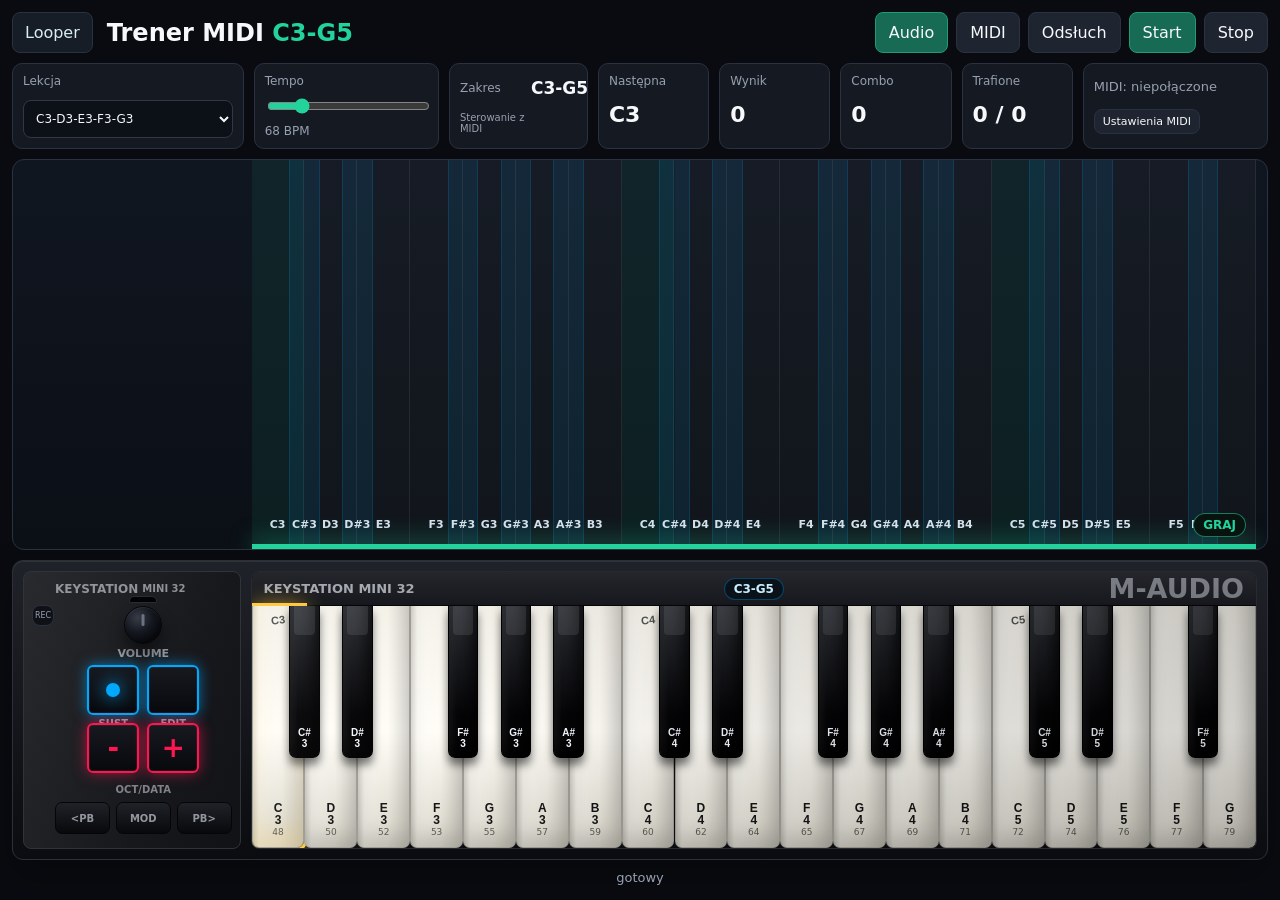
==== commit 6eab185b: "Align trainer notes with piano keys and add hardware MIDI controls" ====
--- a/trainer.html
+++ b/trainer.html
@@ -32,16 +32,13 @@
       <div class="octave-control">
         <span>Zakres</span>
         <b id="rangeLabel">C3-G5</b>
-        <div class="octave-buttons">
-          <button id="octaveDown">-</button>
-          <button id="octaveUp">+</button>
-        </div>
+        <small>Sterowanie z MIDI</small>
       </div>
       <div class="stat"><span>Następna</span><b id="nextNote">--</b></div>
       <div class="stat"><span>Wynik</span><b id="score">0</b></div>
       <div class="stat"><span>Combo</span><b id="combo">0</b></div>
       <div class="stat"><span>Trafione</span><b id="hits">0 / 0</b></div>
-      <div id="midiStatus" class="midi-status">MIDI: niepołączone</div>
+      <div class="midi-status"><span id="midiStatus">MIDI: niepołączone</span><button id="midiSettings" type="button">Ustawienia MIDI</button></div>
     </section>
 
     <section class="trainer-stage-wrap">
@@ -52,10 +49,8 @@
       </div>
       <div class="keyboard-shell">
         <aside class="keystation-controls" aria-label="Panel Keystation Mini 32">
-          <div class="side-buttons" aria-hidden="true">
-            <span></span>
-            <span></span>
-            <span></span>
+          <div class="side-buttons">
+            <button id="deviceRecord" type="button" class="record-indicator" disabled aria-label="Nagrywanie MIDI">REC</button>
           </div>
           <div class="control-brand">
             <span>KEYSTATION</span>
@@ -67,25 +62,25 @@
             <span>VOLUME</span>
           </div>
           <div class="pad-grid">
-            <button id="deviceSust" class="device-pad blue" type="button" aria-pressed="false" aria-label="Sustain">
+            <button id="deviceSust" class="device-pad blue" type="button" disabled aria-pressed="false" aria-label="Sustain">
               <span class="pad-dot"></span>
               <small>SUST</small>
             </button>
-            <button id="deviceEdit" class="device-pad blue" type="button" aria-label="Edit">
+            <button id="deviceEdit" class="device-pad blue" type="button" disabled aria-pressed="false" aria-label="Edit">
               <small>EDIT</small>
             </button>
-            <button id="deviceOctDown" class="device-pad red" type="button" aria-label="Octave down">
+            <button id="deviceOctDown" class="device-pad red" type="button" disabled aria-pressed="false" aria-label="Octave down">
               <b>-</b>
             </button>
-            <button id="deviceOctUp" class="device-pad red" type="button" aria-label="Octave up">
+            <button id="deviceOctUp" class="device-pad red" type="button" disabled aria-pressed="false" aria-label="Octave up">
               <b>+</b>
             </button>
           </div>
           <div class="oct-data-label">OCT/DATA</div>
           <div class="pitch-row">
-            <button class="soft-pad" type="button" data-hold-pad><span>&lt;PB</span></button>
-            <button class="soft-pad" type="button" data-hold-pad><span>MOD</span></button>
-            <button class="soft-pad" type="button" data-hold-pad><span>PB&gt;</span></button>
+            <button id="devicePitchDown" class="soft-pad" type="button" disabled><span>&lt;PB</span></button>
+            <button id="deviceMod" class="soft-pad" type="button" disabled><span>MOD</span></button>
+            <button id="devicePitchUp" class="soft-pad" type="button" disabled><span>PB&gt;</span></button>
           </div>
         </aside>
         <div class="keybed">
@@ -103,6 +98,26 @@
       <span id="status">gotowy</span>
     </footer>
   </main>
+  <dialog id="midiDialog">
+    <h2>Sterowanie fizycznym kontrolerem</h2>
+    <p>Panel na stronie pokazuje stan odebrany z MIDI. Sustain (CC64), głośność (CC7), modulacja (CC1) i pitch bend są rozpoznawane automatycznie.</p>
+    <p>Keystation Mini 32 zmienia oktawę i tryb Edit wewnętrznie. Nie wysyła osobnego komunikatu o tych przyciskach ani ich diodach. Po zmianie oktawy wybierz kalibrację i naciśnij skrajny lewy klawisz C. Zakres i kolory na stronie dopasują się do tej nuty.</p>
+    <button id="calibrateMidi" type="button">Kalibruj: następnie zagraj lewe C</button>
+    <p>Jeśli przycisk kontrolera wysyła CC lub Program Change, możesz przypisać go do akcji. Wybierz akcję, kliknij „Przypisz” i naciśnij przycisk sprzętowy. Przypisania są zapamiętywane dla danego wejścia MIDI. Wewnętrzny przycisk Edit nie da się w ten sposób przypisać.</p>
+    <label>Akcja <select id="midiAction"><option value="octaveDown">Oktawa −</option><option value="octaveUp">Oktawa +</option><option value="record">Nagrywanie MIDI wł./wył.</option><option value="edit">Edytor nagrania otwórz/zapisz</option></select></label>
+    <button id="learnMidi" type="button">Przypisz</button>
+    <button id="clearMidiMapping" type="button">Usuń przypisanie</button>
+    <p id="mappingStatus" role="status"></p>
+    <p id="lastMidi" role="status">Oczekiwanie na komunikat MIDI.</p>
+    <button id="closeMidiSettings" type="button">Zamknij</button>
+  </dialog>
+  <dialog id="editDialog">
+    <h2>Edycja nagrania MIDI</h2>
+    <label>Numery nut MIDI (24–103), oddzielone spacjami
+      <textarea id="recordedNotes" rows="5"></textarea>
+    </label>
+    <p id="editStatus" role="status">Zmień nuty i ponownie naciśnij przypisany przycisk Edit na kontrolerze, aby zapisać. Escape anuluje.</p>
+  </dialog>
   <script src="assets/trainer.js"></script>
 </body>
 </html>
--- a/assets/trainer.css
+++ b/assets/trainer.css
@@ -184,7 +184,12 @@
   align-items: center;
   color: var(--muted);
   font-size: 13px;
-}
+  flex-wrap: wrap;
+  gap: 6px;
+}
+
+.midi-status button { padding: 5px 8px; font-size: 11px; }
+.octave-control small { color: var(--muted); font-size: 10px; }
 
 .trainer-stage-wrap {
   min-height: 0;
@@ -266,7 +271,7 @@
   position: absolute;
   opacity: 0;
   height: 40px;
-  min-width: 18px;
+  min-width: 0;
   border-radius: 8px;
   background: linear-gradient(180deg, #ffe27b, #ffb800);
   color: #171000;
@@ -400,7 +405,8 @@
   top: 7px;
   width: 3px;
   height: 12px;
-  transform: translateX(-50%);
+  transform: translateX(-50%) rotate(var(--knob-angle, 0deg));
+  transform-origin: 50% 12px;
   border-radius: 999px;
   background: #6c7280;
 }
@@ -442,6 +448,39 @@
   --pad: var(--red);
   --pad-rgb: 255, 21, 80;
 }
+
+.device-pad.red.is-locked {
+  --pad: var(--green);
+  --pad-rgb: 34, 212, 155;
+}
+
+.keystation-controls button:disabled { cursor: default; opacity: 1; }
+.record-indicator {
+  padding: 5px 2px;
+  font-size: 8px;
+  color: var(--muted);
+  background: #101116;
+}
+.record-indicator.is-locked { color: #fff; background: #b3143d; border-color: var(--red); box-shadow: 0 0 14px var(--red); }
+.soft-pad.is-locked { color: var(--blue); border-color: var(--blue); }
+
+dialog {
+  width: min(640px, calc(100% - 24px));
+  max-height: 85svh;
+  overflow: auto;
+  background: var(--panel);
+  color: var(--text);
+  border: 1px solid var(--line);
+  border-radius: 12px;
+  padding: 24px;
+  line-height: 1.5;
+}
+dialog::backdrop { background: #000a; }
+dialog h2 { margin-top: 0; font-size: 20px; }
+dialog p { color: var(--muted); font-size: 14px; }
+dialog select, dialog textarea { background: var(--bg); color: var(--text); border: 1px solid var(--line); border-radius: 6px; padding: 8px; }
+dialog textarea { width: 100%; margin-top: 8px; }
+#lastMidi, #mappingStatus { overflow-wrap: anywhere; }
 
 .device-pad b {
   font-size: 28px;
